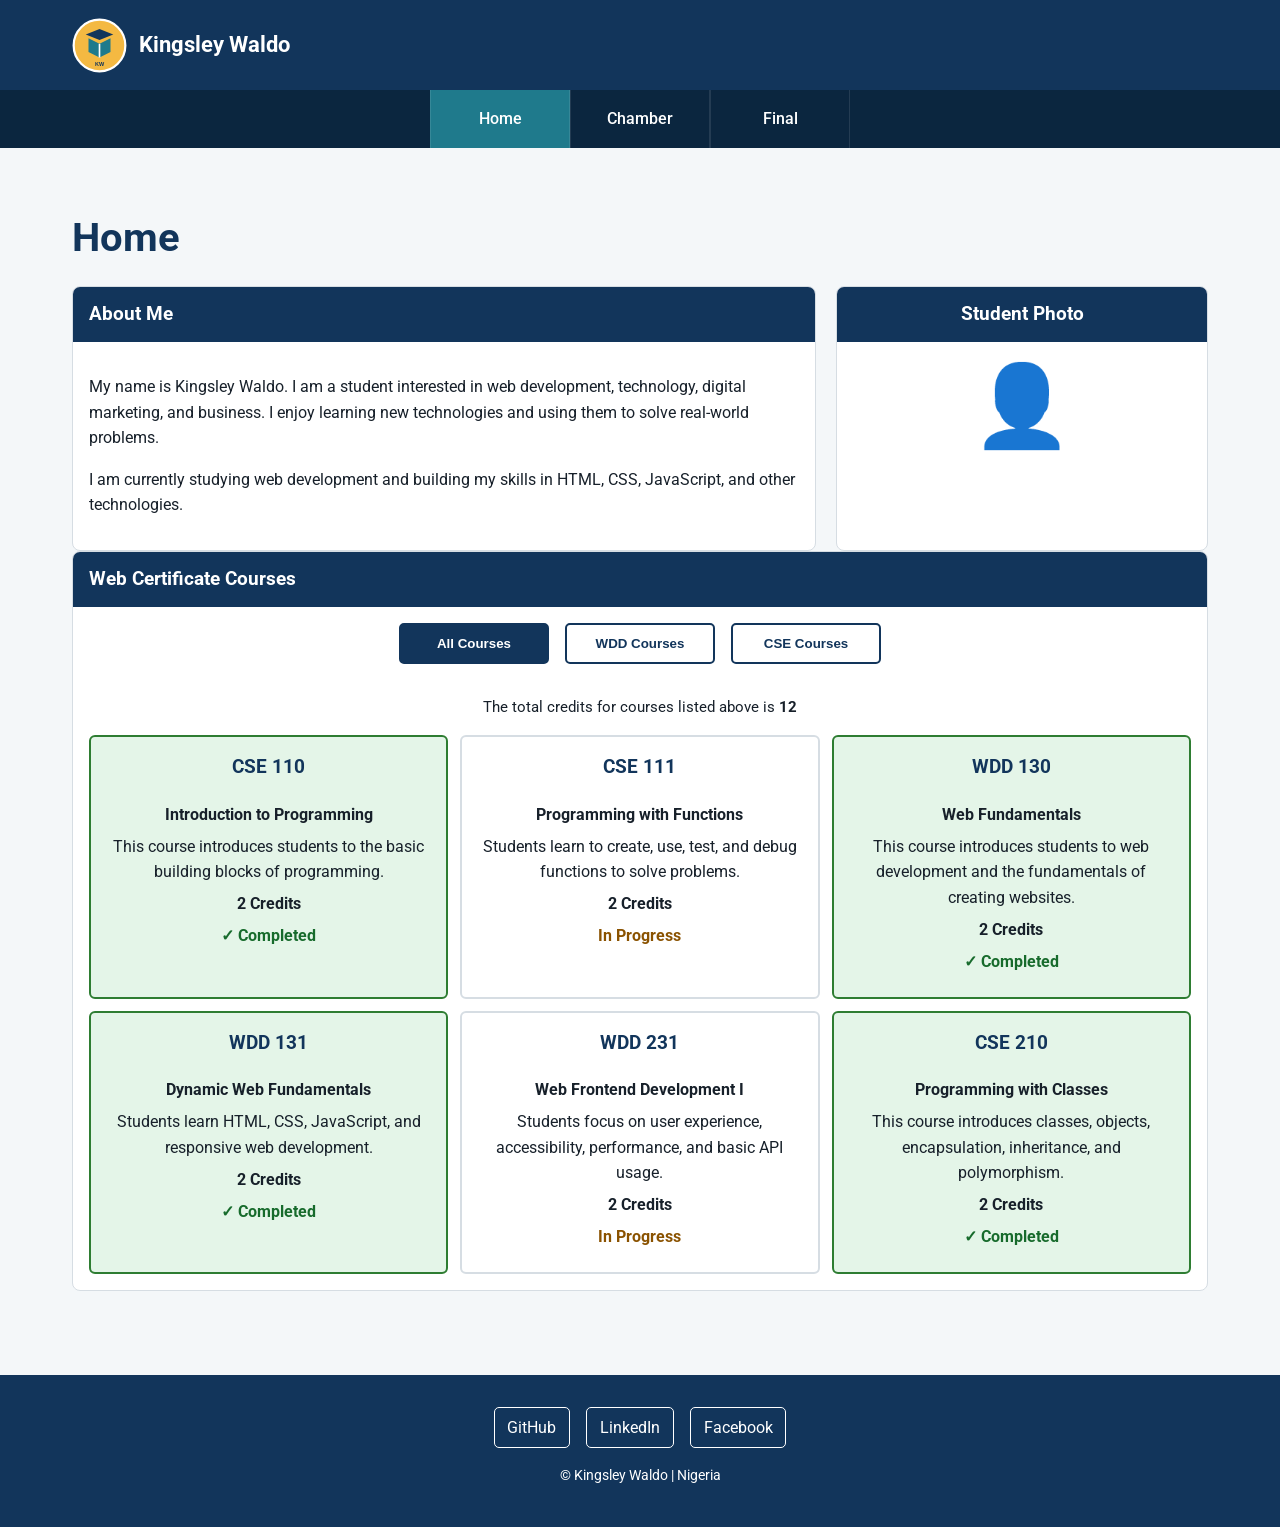
==== index.html @ 5ba0aeaf "first commit" ====
<!DOCTYPE html>
<html lang="en">
<head>
    <meta charset="UTF-8">
    <meta name="viewport" content="width=device-width, initial-scale=1.0">

    <title>Kingsley Waldo | WDD 231 Course Home Page</title>

    <meta name="description"
        content="WDD 231 Course Home Page for Kingsley Waldo, a web development student from Nigeria.">
    <meta name="author" content="Kingsley Waldo">

    <link rel="preconnect" href="https://fonts.googleapis.com">
    <link rel="preconnect" href="https://fonts.gstatic.com" crossorigin>
    <link href="https://fonts.googleapis.com/css2?family=Roboto:wght@400;500;700&display=swap"
        rel="stylesheet">

    <link rel="stylesheet" href="styles/small.css">
    <link rel="stylesheet" href="styles/larger.css">

    <script src="scripts/navigation.js" defer></script>
    <script src="scripts/date.js" defer></script>
    <script src="scripts/courses.js" defer></script>
</head>

<body>

    <header>
        <div class="header-content">
            <div class="brand">
                <img src="images/byu.logo.svg" alt="Site logo">
                <span>Kingsley Waldo</span>
            </div>

            <button id="menu-button" aria-label="Open navigation menu" aria-expanded="false">
                ☰
            </button>
        </div>

        <nav id="navigation">
            <a href="index.html" class="active">Home</a>
            <a href="#">Chamber</a>
            <a href="#">Final</a>
        </nav>
    </header>

    <main>

        <h1>Home</h1>

        <div class="home-grid">

            <section class="about">
                <h2>About Me</h2>
                <div class="section-content">
                    <p>
                        My name is Kingsley Waldo. I am a student interested in
                        web development, technology, digital marketing, and
                        business. I enjoy learning new technologies and using
                        them to solve real-world problems.
                    </p>

                    <p>
                        I am currently studying web development and building
                        my skills in HTML, CSS, JavaScript, and other
                        technologies.
                    </p>
                </div>
            </section>

            <section class="student-photo">
                <h2>Student Photo</h2>

                <div class="photo-placeholder">
                    <div class="person-icon">👤</div>
                    <p>Kingsley Waldo</p>
                    <img src="images/student-photo.jpg" alt="Kingsley Waldo">
                </div>
            </section>

        </div>

        <section class="certificate">
            <h2>Web Certificate Courses</h2>

            <div class="course-buttons">
                <button id="all-courses" class="course-filter active-filter">
                    All Courses
                </button>

                <button id="wdd-courses" class="course-filter">
                    WDD Courses
                </button>

                <button id="cse-courses" class="course-filter">
                    CSE Courses
                </button>
            </div>

            <p class="credits">
                The total credits for courses listed above is
                <strong id="credit-total">0</strong>
            </p>

            <div id="course-container" class="course-container">
                <!-- Courses are dynamically generated with JavaScript -->
            </div>
        </section>

    </main>

    <footer>

        <div class="social-links">
            <a href="https://github.com/kingsleywaldo"
               target="_blank"
               rel="noopener noreferrer"
               aria-label="GitHub">
                GitHub
            </a>

            <a href="https://www.linkedin.com/in/kingsley-waldo-b8563b20a/"
               target="_blank"
               rel="noopener noreferrer"
               aria-label="LinkedIn">
                LinkedIn
            </a>

            <a href="https://www.facebook.com/"
               target="_blank"
               rel="noopener noreferrer"
               aria-label="Facebook">
                Facebook
            </a>
        </div>

        <p>
            &copy; <span id="currentyear"></span>
            Kingsley Waldo | Nigeria
        </p>

        <p id="lastModified"></p>

    </footer>

</body>
</html>
---- styles/small.css ----
/* =========================
   BASE / SMALL SCREEN CSS
   ========================= */

* {
    box-sizing: border-box;
}

:root {
    --primary: #12355b;
    --secondary: #1f7a8c;
    --accent: #f4b942;
    --light: #f4f7f9;
    --white: #ffffff;
    --dark: #17202a;
    --border: #d6dde3;
}

body {
    margin: 0;
    font-family: "Roboto", sans-serif;
    color: var(--dark);
    background-color: var(--light);
    line-height: 1.6;
}

header {
    background-color: var(--primary);
    color: var(--white);
}

.header-content {
    min-height: 90px;
    padding: 1rem;
    display: flex;
    align-items: center;
    justify-content: space-between;
}

.brand {
    display: flex;
    align-items: center;
    gap: 0.75rem;
}

.brand img {
    width: 55px;
    height: 55px;
}

.brand span {
    font-size: 1.35rem;
    font-weight: 700;
}

#menu-button {
    background: transparent;
    border: 2px solid var(--white);
    color: var(--white);
    font-size: 1.6rem;
    padding: 0.2rem 0.6rem;
    cursor: pointer;
    border-radius: 5px;
}

nav {
    display: none;
    flex-direction: column;
    background-color: #0b263f;
}

nav.open {
    display: flex;
}

nav a {
    color: var(--white);
    text-decoration: none;
    padding: 1rem;
    text-align: center;
    font-weight: 500;
    border-top: 1px solid rgba(255, 255, 255, 0.15);
}

nav a:hover,
nav a.active {
    background-color: var(--secondary);
}

main {
    max-width: 1200px;
    margin: 0 auto;
    padding: 1rem;
}

h1 {
    color: var(--primary);
    font-size: 2rem;
    margin-bottom: 1rem;
}

section {
    background-color: var(--white);
    border: 1px solid var(--border);
    margin-bottom: 1.25rem;
    border-radius: 8px;
    overflow: hidden;
}

section h2 {
    margin: 0;
    padding: 0.75rem 1rem;
    background-color: var(--primary);
    color: var(--white);
    font-size: 1.2rem;
}

.section-content {
    padding: 1rem;
}

.student-photo {
    text-align: center;
}

.photo-placeholder {
    width: 125px;
    height: 125px;
    margin: 0 auto;
    overflow: hidden;
}

.photo-placeholder img {
    width: 100%;
    height: 100%;
    object-fit: cover;
    display: block;
}

.person-icon {
    font-size: 5rem;
}

.photo-placeholder p {
    font-weight: 700;
    margin: 0.5rem;
}

.certificate {
    padding-bottom: 1rem;
}

.course-buttons {
    padding: 1rem;
    display: flex;
    flex-direction: column;
    gap: 0.5rem;
}

.course-filter {
    border: 2px solid var(--primary);
    background-color: var(--white);
    color: var(--primary);
    padding: 0.7rem;
    border-radius: 5px;
    font-weight: 700;
    cursor: pointer;
}

.course-filter:hover,
.course-filter.active-filter {
    background-color: var(--primary);
    color: var(--white);
}

.credits {
    text-align: center;
    padding: 0 1rem;
    font-size: 0.95rem;
}

.course-container {
    padding: 0 1rem;
    display: grid;
    grid-template-columns: 1fr;
    gap: 0.75rem;
}

.course-card {
    border: 2px solid var(--border);
    border-radius: 6px;
    padding: 1rem;
    text-align: center;
    background-color: var(--white);
}

.course-card.completed {
    background-color: #e4f5e8;
    border-color: #2e7d32;
}

.course-card h3 {
    margin-top: 0;
    color: var(--primary);
}

.course-card p {
    margin: 0.4rem 0;
}

.completed-label {
    color: #176b2c;
    font-weight: 700;
}

.incomplete-label {
    color: #8a5200;
    font-weight: 700;
}

footer {
    background-color: var(--primary);
    color: var(--white);
    text-align: center;
    padding: 1.5rem 1rem;
    margin-top: 2rem;
}

.social-links {
    display: flex;
    justify-content: center;
    gap: 1rem;
    flex-wrap: wrap;
    margin-bottom: 1rem;
}

.social-links a {
    color: var(--white);
    border: 1px solid var(--white);
    padding: 0.4rem 0.8rem;
    border-radius: 5px;
    text-decoration: none;
}

.social-links a:hover {
    background-color: var(--accent);
    color: var(--dark);
}

footer p {
    margin: 0.5rem 0;
    font-size: 0.9rem;
}
---- styles/larger.css ----
/* =========================
   LARGE SCREEN CSS
   ========================= */

@media screen and (min-width: 700px) {

    .header-content {
        max-width: 1200px;
        margin: 0 auto;
        padding: 1rem 2rem;
    }

    #menu-button {
        display: none;
    }

    nav {
        display: flex;
        flex-direction: row;
        justify-content: center;
        background-color: #0b263f;
    }

    nav a {
        min-width: 140px;
        border-top: none;
        border-left: 1px solid rgba(255, 255, 255, 0.1);
        border-right: 1px solid rgba(255, 255, 255, 0.1);
    }

    main {
        padding: 2rem;
    }

    h1 {
        font-size: 2.5rem;
    }

    .home-grid {
        display: grid;
        grid-template-columns: 2fr 1fr;
        gap: 1.25rem;
        align-items: stretch;
    }

    .home-grid section {
        margin-bottom: 0;
    }

    .course-buttons {
        flex-direction: row;
        justify-content: center;
        gap: 1rem;
    }

    .course-filter {
        min-width: 150px;
    }

    .course-container {
        grid-template-columns: repeat(3, 1fr);
    }

    footer {
        padding: 2rem;
    }
}

@media screen and (min-width: 1000px) {

    .course-container {
        grid-template-columns: repeat(3, 1fr);
    }

    .course-card {
        min-height: 180px;
    }
}
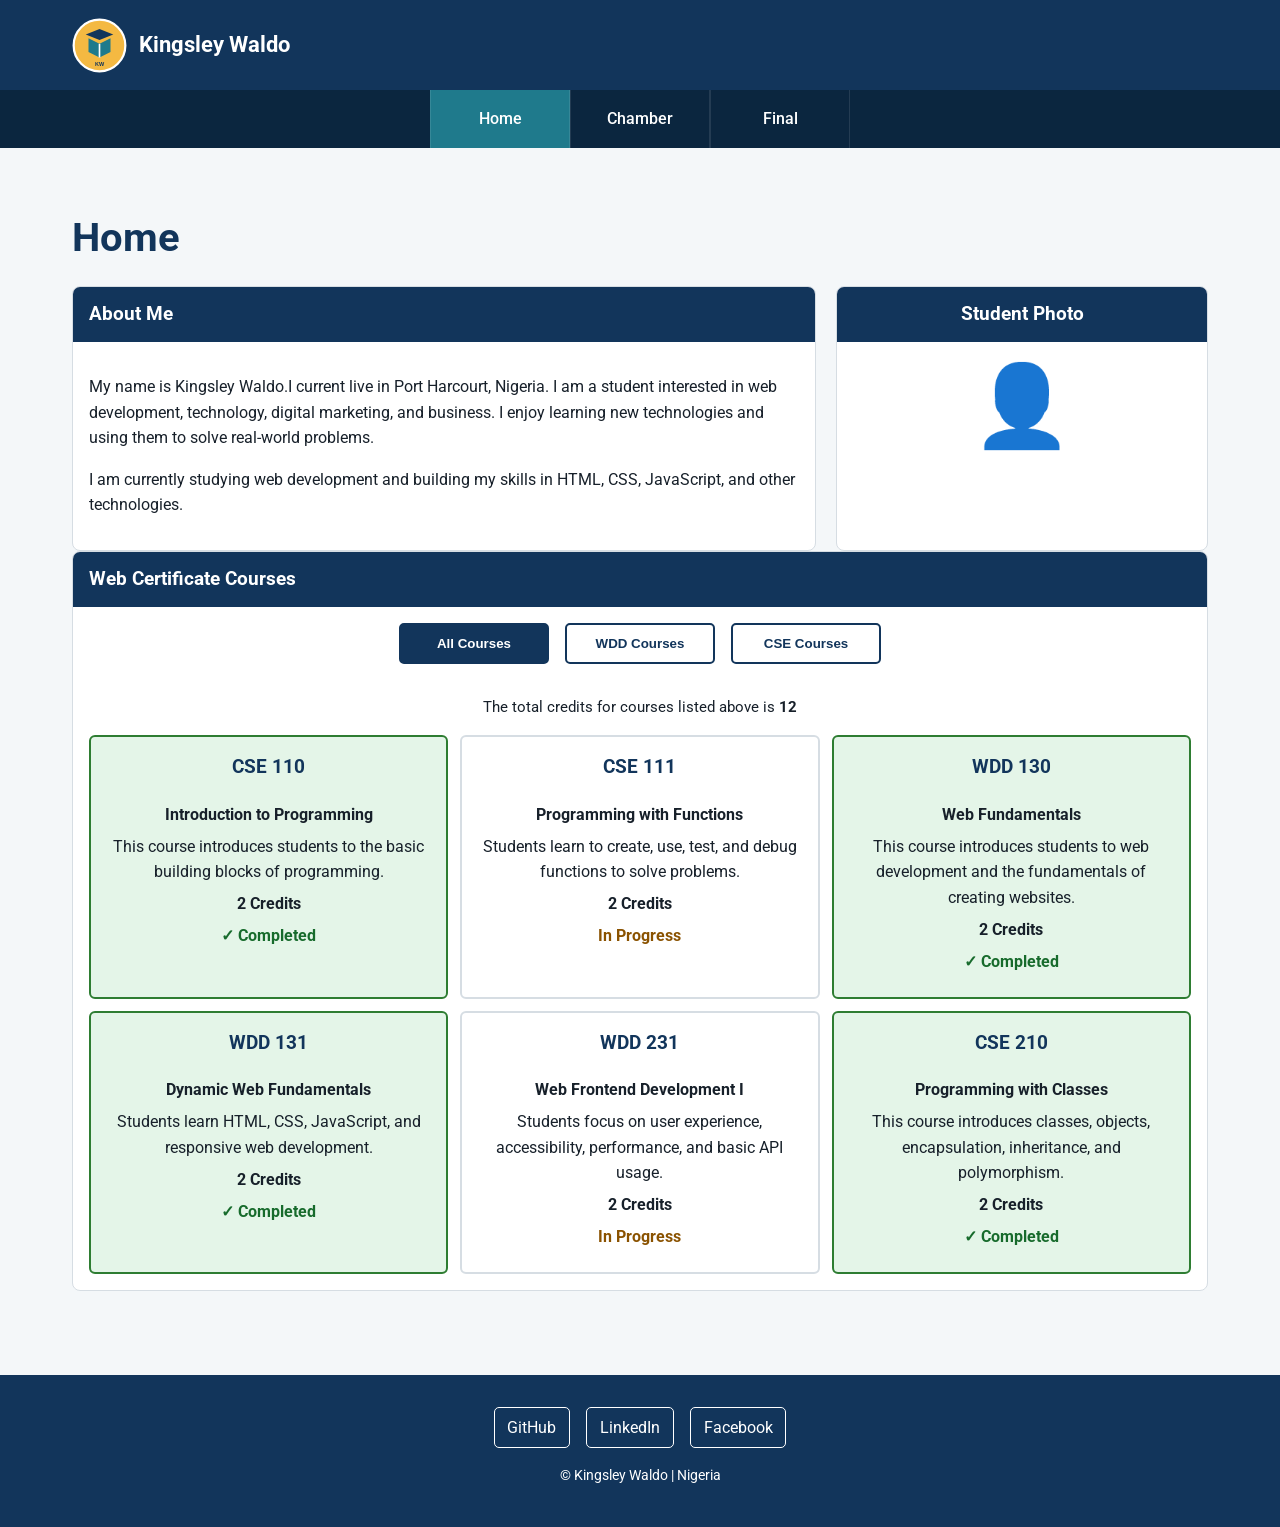
==== commit 9567b585: "wdd231" ====
--- a/index.html
+++ b/index.html
@@ -54,7 +54,7 @@
                 <h2>About Me</h2>
                 <div class="section-content">
                     <p>
-                        My name is Kingsley Waldo. I am a student interested in
+                        My name is Kingsley Waldo.I current live in Port Harcourt, Nigeria. I am a student interested in
                         web development, technology, digital marketing, and
                         business. I enjoy learning new technologies and using
                         them to solve real-world problems.
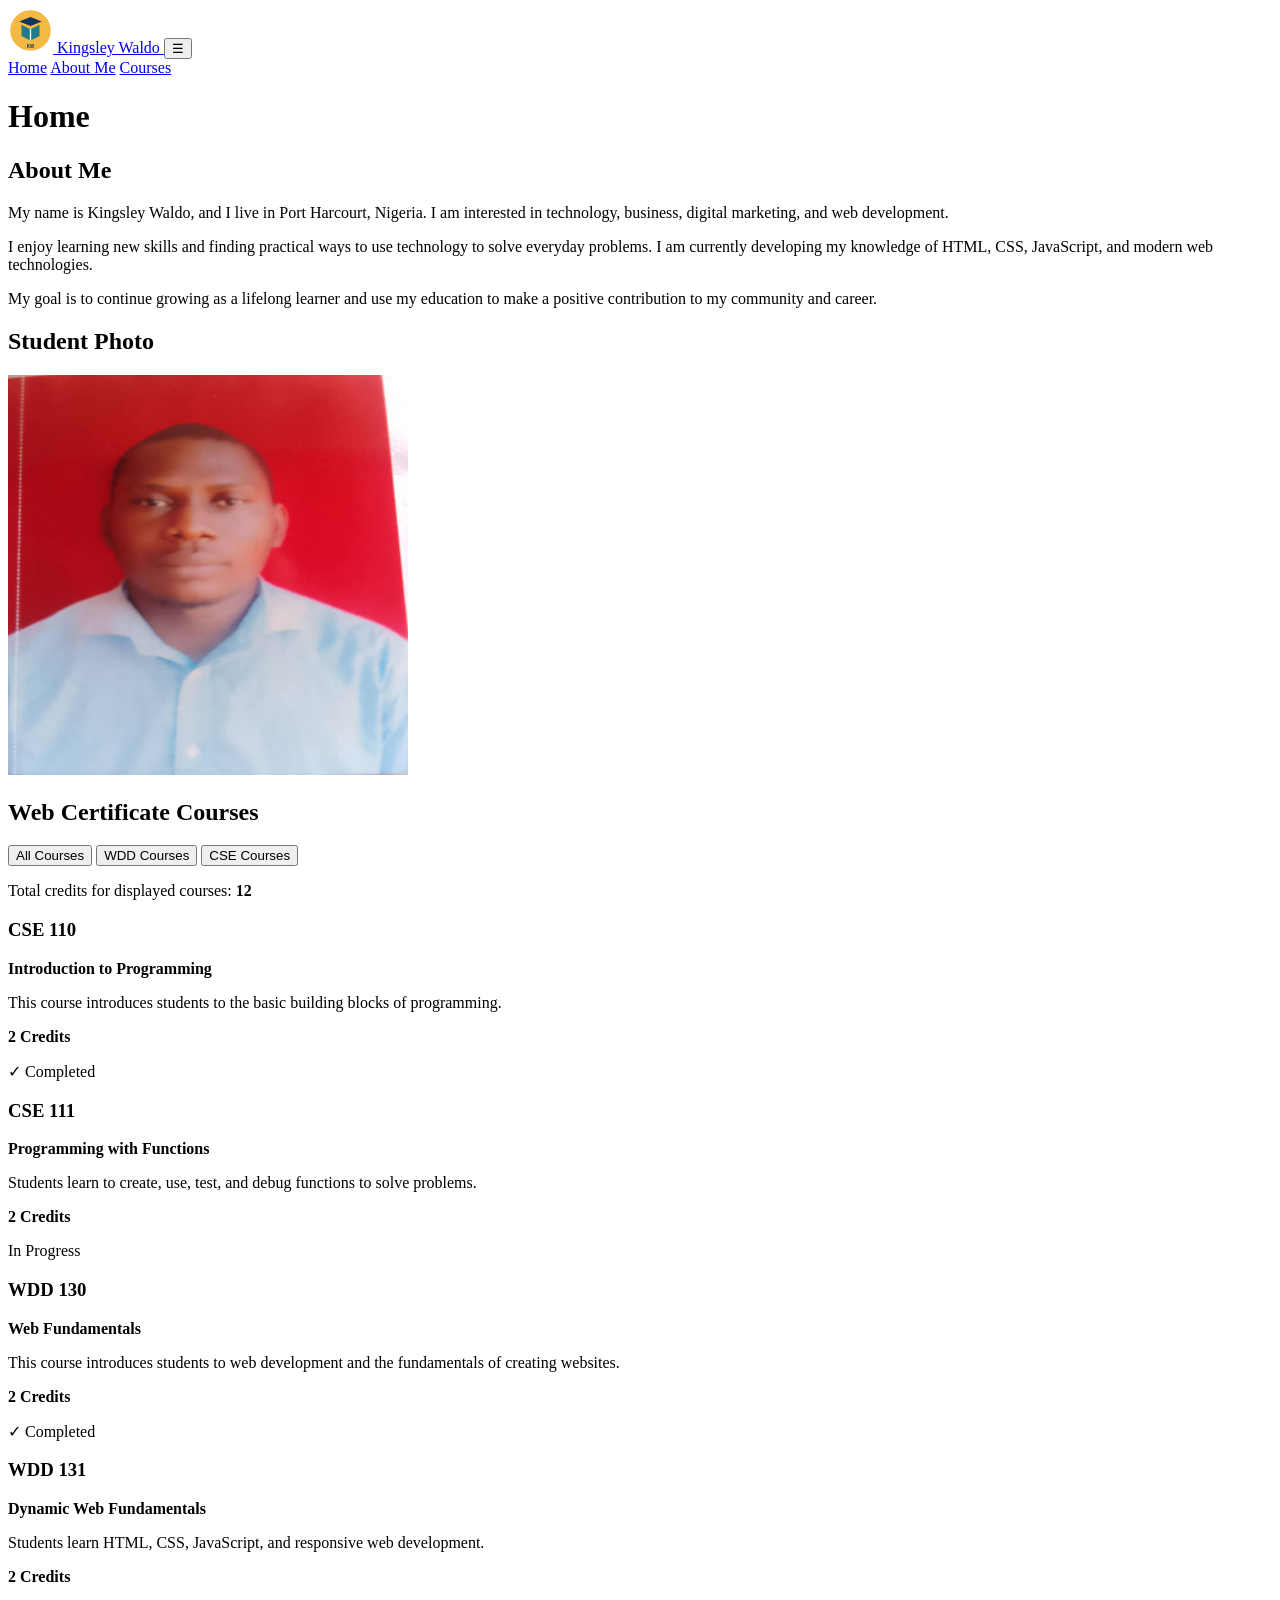
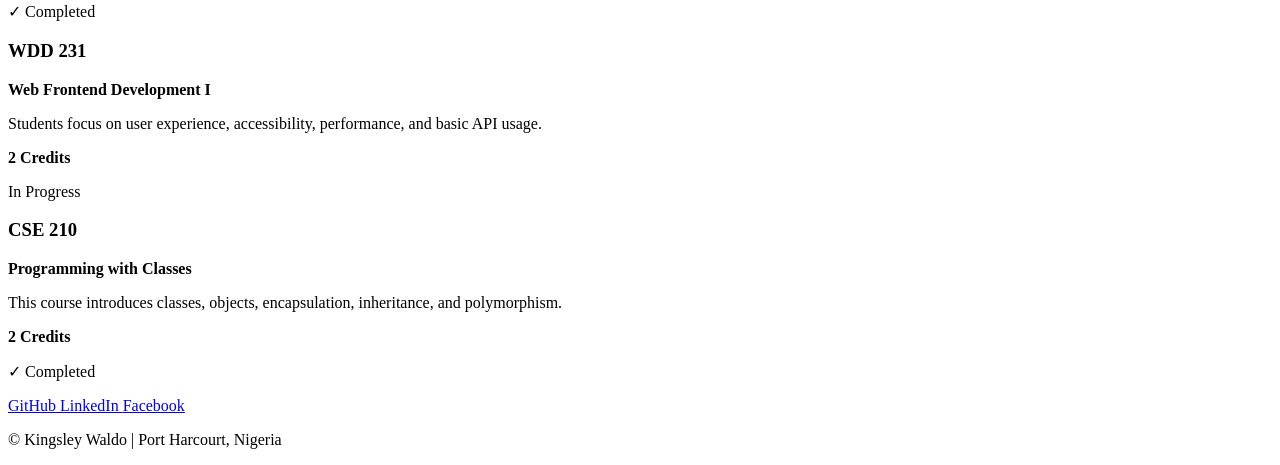
==== commit 038d4ef8: "Enhance SEO and improve header structure Updated the meta description and added Open Graph metadata " ====
--- a/index.html
+++ b/index.html
@@ -1,3 +1,4 @@
+
 <!DOCTYPE html>
 <html lang="en">
 <head>
@@ -6,14 +7,18 @@
 
     <title>Kingsley Waldo | WDD 231 Course Home Page</title>
 
-    <meta name="description"
-        content="WDD 231 Course Home Page for Kingsley Waldo, a web development student from Nigeria.">
+    <meta name="description" content="Welcome to Kingsley Waldo's WDD 231 Course Home Page. Explore my background, web development courses, and learning journey.">
     <meta name="author" content="Kingsley Waldo">
+
+    <meta property="og:title" content="Kingsley Waldo | WDD 231">
+    <meta property="og:description" content="My web development learning journey at BYU-Pathway Worldwide.">
+    <meta property="og:type" content="website">
+
+    <link rel="icon" href="images/byu.logo.svg">
 
     <link rel="preconnect" href="https://fonts.googleapis.com">
     <link rel="preconnect" href="https://fonts.gstatic.com" crossorigin>
-    <link href="https://fonts.googleapis.com/css2?family=Roboto:wght@400;500;700&display=swap"
-        rel="stylesheet">
+    <link href="https://fonts.googleapis.com/css2?family=Roboto:wght@400;500;700&display=swap" rel="stylesheet">
 
     <link rel="stylesheet" href="styles/small.css">
     <link rel="stylesheet" href="styles/larger.css">
@@ -25,123 +30,128 @@
 
 <body>
 
-    <header>
-        <div class="header-content">
-            <div class="brand">
-                <img src="images/byu.logo.svg" alt="Site logo">
-                <span>Kingsley Waldo</span>
+<header>
+    <div class="header-content">
+        <a class="brand" href="index.html">
+            <img src="images/byu.logo.svg" alt="BYU-Pathway logo" width="45" height="45">
+            <span>Kingsley Waldo</span>
+        </a>
+
+        <button id="menu-button"
+                aria-label="Open navigation menu"
+                aria-expanded="false"
+                aria-controls="navigation">
+            ☰
+        </button>
+    </div>
+
+    <nav id="navigation" aria-label="Main navigation">
+        <a href="index.html" class="active" aria-current="page">Home</a>
+        <a href="#about">About Me</a>
+        <a href="#courses">Courses</a>
+    </nav>
+</header>
+
+<main>
+    <h1>Home</h1>
+
+    <div class="home-grid">
+
+        <section class="about" id="about">
+            <h2>About Me</h2>
+
+            <div class="section-content">
+                <p>
+                    My name is Kingsley Waldo, and I live in Port Harcourt,
+                    Nigeria. I am interested in technology, business,
+                    digital marketing, and web development.
+                </p>
+
+                <p>
+                    I enjoy learning new skills and finding practical ways
+                    to use technology to solve everyday problems.
+                    I am currently developing my knowledge of HTML,
+                    CSS, JavaScript, and modern web technologies.
+                </p>
+
+                <p>
+                    My goal is to continue growing as a lifelong learner
+                    and use my education to make a positive contribution
+                    to my community and career.
+                </p>
             </div>
+        </section>
 
-            <button id="menu-button" aria-label="Open navigation menu" aria-expanded="false">
-                ☰
+        <section class="student-photo">
+            <h2>Student Photo</h2>
+
+            <div class="photo-placeholder">
+                <img src="images/student-photo.jpg"
+                     alt="Portrait of Kingsley Waldo"
+                     width="400"
+                     height="400">
+            </div>
+        </section>
+
+    </div>
+
+    <section class="certificate" id="courses">
+        <h2>Web Certificate Courses</h2>
+
+        <div class="course-buttons" aria-label="Filter courses">
+            <button id="all-courses" class="course-filter active-filter"
+                    aria-pressed="true">
+                All Courses
+            </button>
+
+            <button id="wdd-courses" class="course-filter"
+                    aria-pressed="false">
+                WDD Courses
+            </button>
+
+            <button id="cse-courses" class="course-filter"
+                    aria-pressed="false">
+                CSE Courses
             </button>
         </div>
 
-        <nav id="navigation">
-            <a href="index.html" class="active">Home</a>
-            <a href="#">Chamber</a>
-            <a href="#">Final</a>
-        </nav>
-    </header>
-
-    <main>
-
-        <h1>Home</h1>
-
-        <div class="home-grid">
-
-            <section class="about">
-                <h2>About Me</h2>
-                <div class="section-content">
-                    <p>
-                        My name is Kingsley Waldo.I current live in Port Harcourt, Nigeria. I am a student interested in
-                        web development, technology, digital marketing, and
-                        business. I enjoy learning new technologies and using
-                        them to solve real-world problems.
-                    </p>
-
-                    <p>
-                        I am currently studying web development and building
-                        my skills in HTML, CSS, JavaScript, and other
-                        technologies.
-                    </p>
-                </div>
-            </section>
-
-            <section class="student-photo">
-                <h2>Student Photo</h2>
-
-                <div class="photo-placeholder">
-                    <div class="person-icon">👤</div>
-                    <p>Kingsley Waldo</p>
-                    <img src="images/student-photo.jpg" alt="Kingsley Waldo">
-                </div>
-            </section>
-
-        </div>
-
-        <section class="certificate">
-            <h2>Web Certificate Courses</h2>
-
-            <div class="course-buttons">
-                <button id="all-courses" class="course-filter active-filter">
-                    All Courses
-                </button>
-
-                <button id="wdd-courses" class="course-filter">
-                    WDD Courses
-                </button>
-
-                <button id="cse-courses" class="course-filter">
-                    CSE Courses
-                </button>
-            </div>
-
-            <p class="credits">
-                The total credits for courses listed above is
-                <strong id="credit-total">0</strong>
-            </p>
-
-            <div id="course-container" class="course-container">
-                <!-- Courses are dynamically generated with JavaScript -->
-            </div>
-        </section>
-
-    </main>
-
-    <footer>
-
-        <div class="social-links">
-            <a href="https://github.com/kingsleywaldo"
-               target="_blank"
-               rel="noopener noreferrer"
-               aria-label="GitHub">
-                GitHub
-            </a>
-
-            <a href="https://www.linkedin.com/in/kingsley-waldo-b8563b20a/"
-               target="_blank"
-               rel="noopener noreferrer"
-               aria-label="LinkedIn">
-                LinkedIn
-            </a>
-
-            <a href="https://www.facebook.com/"
-               target="_blank"
-               rel="noopener noreferrer"
-               aria-label="Facebook">
-                Facebook
-            </a>
-        </div>
-
-        <p>
-            &copy; <span id="currentyear"></span>
-            Kingsley Waldo | Nigeria
+        <p class="credits" aria-live="polite">
+            Total credits for displayed courses:
+            <strong id="credit-total">0</strong>
         </p>
 
-        <p id="lastModified"></p>
+        <div id="course-container" class="course-container">
+            <!-- JavaScript displays the course cards here. -->
+        </div>
+    </section>
+</main>
 
-    </footer>
+<footer>
+    <div class="social-links">
+        <a href="https://github.com/kingsleywaldo"
+           target="_blank" rel="noopener noreferrer">
+            GitHub
+        </a>
+
+        <a href="https://www.linkedin.com/in/kingsley-waldo-b8563b20a/"
+           target="_blank" rel="noopener noreferrer">
+            LinkedIn
+        </a>
+
+        <a href="https://www.facebook.com/"
+           target="_blank" rel="noopener noreferrer">
+            Facebook
+        </a>
+    </div>
+
+    <p>
+        &copy; <span id="currentyear"></span>
+        Kingsley Waldo | Port Harcourt, Nigeria
+    </p>
+
+    <p id="lastModified"></p>
+</footer>
 
 </body>
-</html>+            </html>
+            
--- a/styles/small.css
+++ b/styles/small.css
@@ -1,253 +1,191 @@
-/* =========================
-   BASE / SMALL SCREEN CSS
-   ========================= */
+/* ==============================
+   HOME PAGE
+   ============================== */
 
-* {
-    box-sizing: border-box;
+.hero {
+    position: relative;
+    margin-bottom: 2rem;
 }
 
-:root {
-    --primary: #12355b;
-    --secondary: #1f7a8c;
-    --accent: #f4b942;
-    --light: #f4f7f9;
-    --white: #ffffff;
-    --dark: #17202a;
-    --border: #d6dde3;
+.hero img {
+    width: 100%;
+    height: 350px;
+    object-fit: cover;
+    border-radius: 8px;
 }
 
-body {
-    margin: 0;
-    font-family: "Roboto", sans-serif;
-    color: var(--dark);
-    background-color: var(--light);
-    line-height: 1.6;
+.hero-content {
+    position: absolute;
+    left: 5%;
+    right: 5%;
+    bottom: 2rem;
+    padding: 1.5rem;
+    background-color: rgba(18, 48, 71, 0.9);
+    color: var(--white-color);
+    border-radius: 8px;
 }
 
-header {
-    background-color: var(--primary);
-    color: var(--white);
+.hero-content h2 {
+    font-size: 1.7rem;
+    margin-bottom: 0.5rem;
 }
 
-.header-content {
-    min-height: 90px;
-    padding: 1rem;
-    display: flex;
-    align-items: center;
-    justify-content: space-between;
-}
-
-.brand {
-    display: flex;
-    align-items: center;
-    gap: 0.75rem;
-}
-
-.brand img {
-    width: 55px;
-    height: 55px;
-}
-
-.brand span {
-    font-size: 1.35rem;
-    font-weight: 700;
-}
-
-#menu-button {
-    background: transparent;
-    border: 2px solid var(--white);
-    color: var(--white);
-    font-size: 1.6rem;
-    padding: 0.2rem 0.6rem;
-    cursor: pointer;
-    border-radius: 5px;
-}
-
-nav {
-    display: none;
-    flex-direction: column;
-    background-color: #0b263f;
-}
-
-nav.open {
-    display: flex;
-}
-
-nav a {
-    color: var(--white);
-    text-decoration: none;
-    padding: 1rem;
-    text-align: center;
-    font-weight: 500;
-    border-top: 1px solid rgba(255, 255, 255, 0.15);
-}
-
-nav a:hover,
-nav a.active {
-    background-color: var(--secondary);
-}
-
-main {
-    max-width: 1200px;
-    margin: 0 auto;
-    padding: 1rem;
-}
-
-h1 {
-    color: var(--primary);
-    font-size: 2rem;
+.hero-content p {
     margin-bottom: 1rem;
 }
 
-section {
-    background-color: var(--white);
-    border: 1px solid var(--border);
-    margin-bottom: 1.25rem;
-    border-radius: 8px;
-    overflow: hidden;
+.cta-button {
+    display: inline-block;
+    background-color: var(--accent-color);
+    color: var(--dark-color);
+    padding: 0.7rem 1.2rem;
+    border-radius: 5px;
+    font-weight: bold;
 }
 
-section h2 {
-    margin: 0;
-    padding: 0.75rem 1rem;
-    background-color: var(--primary);
-    color: var(--white);
-    font-size: 1.2rem;
+.cta-button:hover {
+    background-color: var(--white-color);
 }
 
-.section-content {
-    padding: 1rem;
+
+/* Home sections */
+
+.home-section {
+    margin-bottom: 2rem;
 }
 
-.student-photo {
-    text-align: center;
+.home-section > h2 {
+    color: var(--dark-color);
+    margin-bottom: 1rem;
+    border-bottom: 3px solid var(--accent-color);
+    padding-bottom: 0.4rem;
 }
 
-.photo-placeholder {
-    width: 125px;
-    height: 125px;
-    margin: 0 auto;
-    overflow: hidden;
+
+/* Events */
+
+.events-container {
+    display: grid;
+    grid-template-columns: 1fr;
+    gap: 1rem;
 }
 
-.photo-placeholder img {
-    width: 100%;
-    height: 100%;
-    object-fit: cover;
-    display: block;
+.event-card {
+    background-color: var(--white-color);
+    border: 1px solid var(--border-color);
+    border-radius: 8px;
+    padding: 1.2rem;
+    box-shadow: 0 2px 5px rgba(0, 0, 0, 0.08);
 }
 
-.person-icon {
-    font-size: 5rem;
+.event-card h3 {
+    color: var(--primary-color);
+    margin-bottom: 0.6rem;
 }
 
-.photo-placeholder p {
-    font-weight: 700;
-    margin: 0.5rem;
+.event-card p {
+    margin: 0.4rem 0;
 }
 
-.certificate {
-    padding-bottom: 1rem;
+
+/* Weather */
+
+.weather-section {
+    background-color: var(--white-color);
+    border: 1px solid var(--border-color);
+    border-radius: 8px;
+    padding: 1.2rem;
 }
 
-.course-buttons {
-    padding: 1rem;
-    display: flex;
-    flex-direction: column;
-    gap: 0.5rem;
+#weather {
+    display: grid;
+    gap: 1rem;
 }
 
-.course-filter {
-    border: 2px solid var(--primary);
-    background-color: var(--white);
-    color: var(--primary);
-    padding: 0.7rem;
-    border-radius: 5px;
-    font-weight: 700;
-    cursor: pointer;
+.current-weather {
+    text-align: center;
+    padding: 1rem;
+    background-color: var(--light-color);
+    border-radius: 8px;
 }
 
-.course-filter:hover,
-.course-filter.active-filter {
-    background-color: var(--primary);
-    color: var(--white);
+.current-weather img {
+    width: 80px;
+    margin: 0 auto;
 }
 
-.credits {
-    text-align: center;
-    padding: 0 1rem;
-    font-size: 0.95rem;
+.current-weather h3 {
+    color: var(--primary-color);
+    font-size: 1.5rem;
 }
 
-.course-container {
-    padding: 0 1rem;
+.forecast-container {
     display: grid;
     grid-template-columns: 1fr;
     gap: 0.75rem;
 }
 
-.course-card {
-    border: 2px solid var(--border);
-    border-radius: 6px;
-    padding: 1rem;
+.forecast-card {
     text-align: center;
-    background-color: var(--white);
+    padding: 0.8rem;
+    background-color: var(--light-color);
+    border-radius: 8px;
 }
 
-.course-card.completed {
-    background-color: #e4f5e8;
-    border-color: #2e7d32;
+.forecast-card img {
+    width: 60px;
+    margin: 0 auto;
 }
 
-.course-card h3 {
-    margin-top: 0;
-    color: var(--primary);
+
+/* Business spotlights */
+
+.spotlight-container {
+    display: grid;
+    grid-template-columns: 1fr;
+    gap: 1rem;
 }
 
-.course-card p {
-    margin: 0.4rem 0;
+.spotlight-card {
+    background-color: var(--white-color);
+    border: 1px solid var(--border-color);
+    border-radius: 8px;
+    padding: 1.2rem;
+    text-align: center;
+    box-shadow: 0 2px 5px rgba(0, 0, 0, 0.08);
 }
 
-.completed-label {
-    color: #176b2c;
-    font-weight: 700;
+.spotlight-card img {
+    width: 120px;
+    height: 100px;
+    object-fit: contain;
+    margin: 0 auto 1rem;
 }
 
-.incomplete-label {
-    color: #8a5200;
-    font-weight: 700;
+.spotlight-card h3 {
+    color: var(--primary-color);
+    margin-bottom: 0.5rem;
 }
 
-footer {
-    background-color: var(--primary);
-    color: var(--white);
-    text-align: center;
-    padding: 1.5rem 1rem;
-    margin-top: 2rem;
+.spotlight-card p {
+    margin: 0.3rem 0;
 }
 
-.social-links {
-    display: flex;
-    justify-content: center;
-    gap: 1rem;
-    flex-wrap: wrap;
-    margin-bottom: 1rem;
+.spotlight-card a {
+    display: inline-block;
+    margin-top: 0.5rem;
+    color: var(--secondary-color);
+    font-weight: bold;
+    text-decoration: underline;
 }
 
-.social-links a {
-    color: var(--white);
-    border: 1px solid var(--white);
-    padding: 0.4rem 0.8rem;
-    border-radius: 5px;
-    text-decoration: none;
-}
-
-.social-links a:hover {
-    background-color: var(--accent);
-    color: var(--dark);
-}
-
-footer p {
-    margin: 0.5rem 0;
-    font-size: 0.9rem;
+.spotlight-card .membership-level {
+    display: inline-block;
+    margin-top: 0.75rem;
+    padding: 0.3rem 0.7rem;
+    border-radius: 20px;
+    background-color: #e0f2fe;
+    color: var(--dark-color);
+    font-size: 0.85rem;
+    font-weight: bold;
 }
--- a/styles/larger.css
+++ b/styles/larger.css
@@ -1,78 +1,55 @@
-/* =========================
-   LARGE SCREEN CSS
-   ========================= */
+/* ==============================
+   HOME PAGE - LARGER SCREENS
+   ============================== */
 
-@media screen and (min-width: 700px) {
+@media only screen and (min-width: 38rem) {
 
-    .header-content {
-        max-width: 1200px;
-        margin: 0 auto;
-        padding: 1rem 2rem;
+    .hero img {
+        height: 450px;
     }
 
-    #menu-button {
-        display: none;
+    .hero-content {
+        left: 8%;
+        right: auto;
+        bottom: 3rem;
+        max-width: 550px;
     }
 
-    nav {
-        display: flex;
-        flex-direction: row;
-        justify-content: center;
-        background-color: #0b263f;
+    .hero-content h2 {
+        font-size: 2.2rem;
     }
 
-    nav a {
-        min-width: 140px;
-        border-top: none;
-        border-left: 1px solid rgba(255, 255, 255, 0.1);
-        border-right: 1px solid rgba(255, 255, 255, 0.1);
+    .events-container {
+        grid-template-columns: repeat(2, 1fr);
     }
 
-    main {
-        padding: 2rem;
+    .spotlight-container {
+        grid-template-columns: repeat(2, 1fr);
     }
 
-    h1 {
-        font-size: 2.5rem;
-    }
-
-    .home-grid {
-        display: grid;
-        grid-template-columns: 2fr 1fr;
-        gap: 1.25rem;
-        align-items: stretch;
-    }
-
-    .home-grid section {
-        margin-bottom: 0;
-    }
-
-    .course-buttons {
-        flex-direction: row;
-        justify-content: center;
-        gap: 1rem;
-    }
-
-    .course-filter {
-        min-width: 150px;
-    }
-
-    .course-container {
+    .forecast-container {
         grid-template-columns: repeat(3, 1fr);
-    }
-
-    footer {
-        padding: 2rem;
     }
 }
 
-@media screen and (min-width: 1000px) {
 
-    .course-container {
+@media only screen and (min-width: 64rem) {
+
+    .hero img {
+        height: 500px;
+    }
+
+    .hero-content {
+        left: 10%;
+        bottom: 4rem;
+        max-width: 600px;
+    }
+
+    .hero-content h2 {
+        font-size: 2.7rem;
+    }
+
+    .spotlight-container {
         grid-template-columns: repeat(3, 1fr);
     }
-
-    .course-card {
-        min-height: 180px;
-    }
 }
